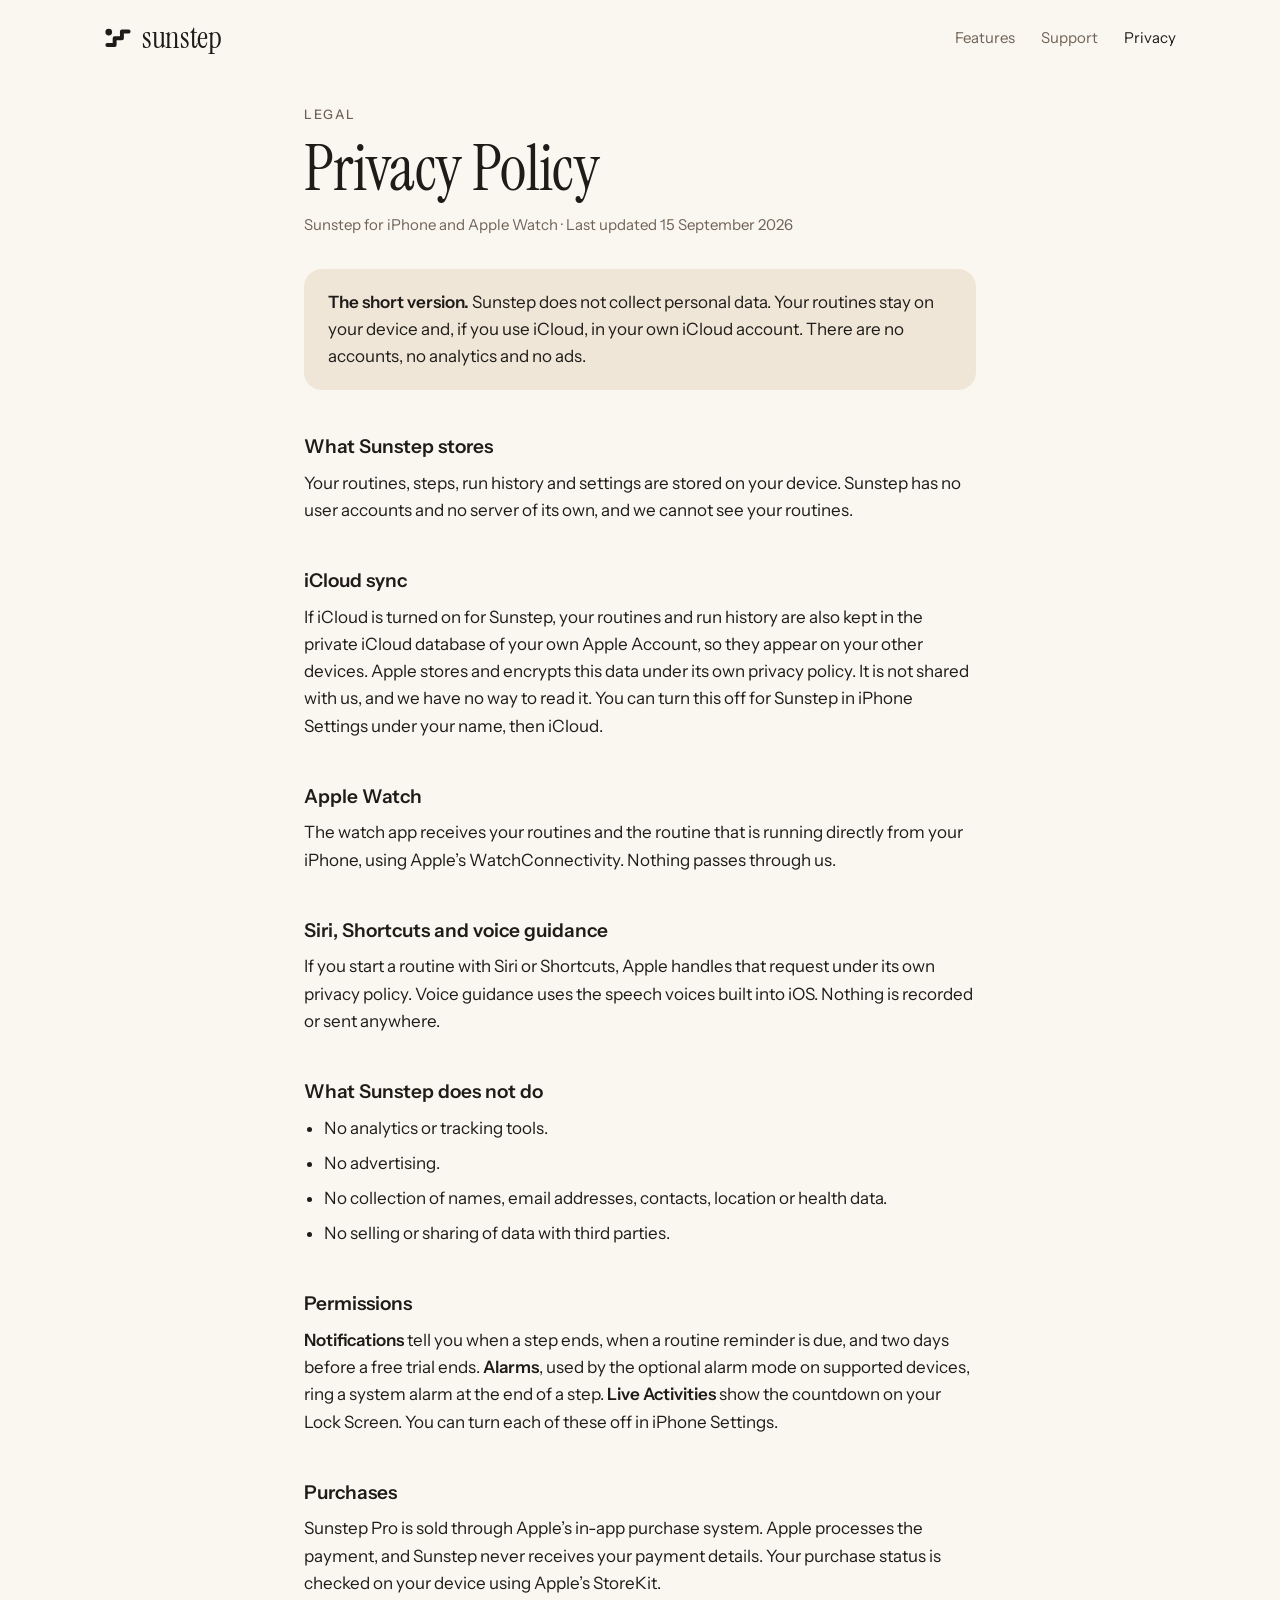
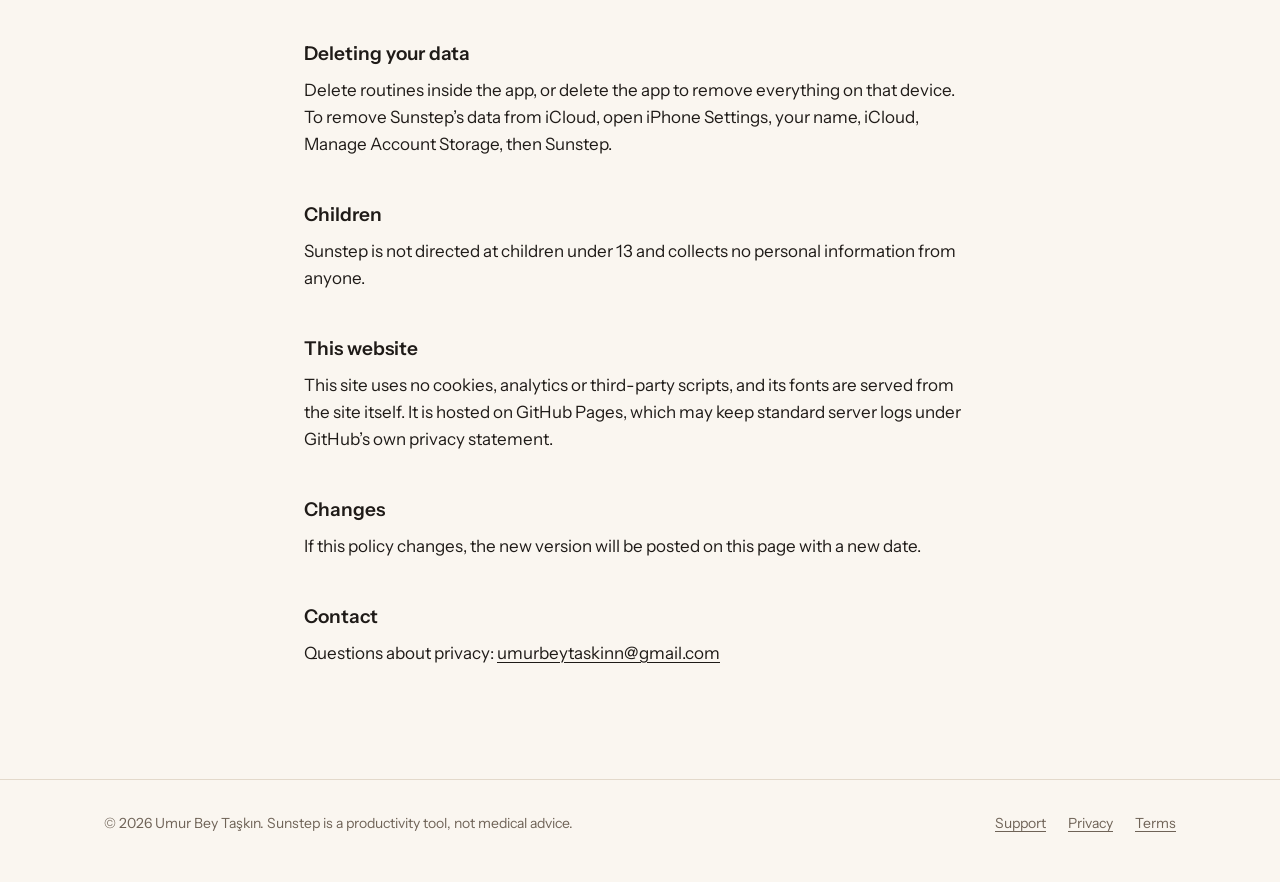
==== sunstep/privacy.html @ 20738e59 "Sunstep website Co-Authored-By: Claude Opus 5 <noreply@anthropic.com>" ====
<!doctype html>
<html lang="en">
<head>
<meta charset="utf-8">
<meta name="viewport" content="width=device-width, initial-scale=1">
<title>Privacy Policy · Sunstep</title>
<meta name="description" content="Sunstep does not collect personal data. Your routines stay on your device and in your own iCloud.">
<link rel="canonical" href="https://umurbeytaskin.github.io/sunstep/privacy.html">
<meta name="theme-color" content="#FAF6F0" media="(prefers-color-scheme: light)">
<meta name="theme-color" content="#1E1A17" media="(prefers-color-scheme: dark)">
<link rel="icon" href="assets/img/mark.svg" type="image/svg+xml">
<link rel="apple-touch-icon" href="assets/img/apple-touch-icon.png">
<meta property="og:type" content="website">
<meta property="og:site_name" content="Sunstep">
<meta property="og:title" content="Privacy Policy · Sunstep">
<meta property="og:description" content="Sunstep does not collect personal data. Your routines stay on your device and in your own iCloud.">
<meta property="og:url" content="https://umurbeytaskin.github.io/sunstep/privacy.html">
<meta property="og:image" content="https://umurbeytaskin.github.io/sunstep/assets/img/og.png">
<meta name="twitter:card" content="summary_large_image">
<link rel="stylesheet" href="assets/site.css">
</head>
<body>
<a class="skip" href="#main">Skip to content</a>
<div class="wrap">
  <header class="site-header">
    <a class="brand" href="./" aria-label="Sunstep home"><svg viewBox="0 0 100 100" aria-hidden="true"><path d="M12 75H38V51H64V27H88" fill="none" stroke="currentColor" stroke-width="14" stroke-linecap="round" stroke-linejoin="round"/><circle cx="17" cy="29" r="12" fill="currentColor"/></svg><span>sunstep</span></a>
    <nav class="site-nav" aria-label="Main">
      <a href="./#features">Features</a>
      <a href="support.html">Support</a>
      <a href="privacy.html" aria-current="page">Privacy</a>
    </nav>
  </header>
</div>
<main id="main" class="doc">
  <p class="eyebrow">Legal</p>
  <h1>Privacy Policy</h1>
  <p class="updated">Sunstep for iPhone and Apple Watch · Last updated 15 September 2026</p>

  <div class="summary">
    <p><strong>The short version.</strong> Sunstep does not collect personal data. Your routines stay on your device and, if you use iCloud, in your own iCloud account. There are no accounts, no analytics and no ads.</p>
  </div>

  <h2>What Sunstep stores</h2>
  <p>Your routines, steps, run history and settings are stored on your device. Sunstep has no user accounts and no server of its own, and we cannot see your routines.</p>

  <h2>iCloud sync</h2>
  <p>If iCloud is turned on for Sunstep, your routines and run history are also kept in the private iCloud database of your own Apple Account, so they appear on your other devices. Apple stores and encrypts this data under its own privacy policy. It is not shared with us, and we have no way to read it. You can turn this off for Sunstep in iPhone Settings under your name, then iCloud.</p>

  <h2>Apple Watch</h2>
  <p>The watch app receives your routines and the routine that is running directly from your iPhone, using Apple’s WatchConnectivity. Nothing passes through us.</p>

  <h2>Siri, Shortcuts and voice guidance</h2>
  <p>If you start a routine with Siri or Shortcuts, Apple handles that request under its own privacy policy. Voice guidance uses the speech voices built into iOS. Nothing is recorded or sent anywhere.</p>

  <h2>What Sunstep does not do</h2>
  <ul>
    <li>No analytics or tracking tools.</li>
    <li>No advertising.</li>
    <li>No collection of names, email addresses, contacts, location or health data.</li>
    <li>No selling or sharing of data with third parties.</li>
  </ul>

  <h2>Permissions</h2>
  <p><strong>Notifications</strong> tell you when a step ends, when a routine reminder is due, and two days before a free trial ends. <strong>Alarms</strong>, used by the optional alarm mode on supported devices, ring a system alarm at the end of a step. <strong>Live Activities</strong> show the countdown on your Lock Screen. You can turn each of these off in iPhone Settings.</p>

  <h2>Purchases</h2>
  <p>Sunstep Pro is sold through Apple’s in-app purchase system. Apple processes the payment, and Sunstep never receives your payment details. Your purchase status is checked on your device using Apple’s StoreKit.</p>

  <h2>Deleting your data</h2>
  <p>Delete routines inside the app, or delete the app to remove everything on that device. To remove Sunstep’s data from iCloud, open iPhone Settings, your name, iCloud, Manage Account Storage, then Sunstep.</p>

  <h2>Children</h2>
  <p>Sunstep is not directed at children under 13 and collects no personal information from anyone.</p>

  <h2>This website</h2>
  <p>This site uses no cookies, analytics or third-party scripts, and its fonts are served from the site itself. It is hosted on GitHub Pages, which may keep standard server logs under GitHub’s own privacy statement.</p>

  <h2>Changes</h2>
  <p>If this policy changes, the new version will be posted on this page with a new date.</p>

  <h2>Contact</h2>
  <p>Questions about privacy: <a href="mailto:umurbeytaskinn@gmail.com?subject=Sunstep%20privacy">umurbeytaskinn@gmail.com</a></p>
</main>

<footer class="site-footer">
  <div class="wrap">
    <p>© 2026 Umur Bey Taşkın. Sunstep is a productivity tool, not medical advice.</p>
    <nav aria-label="Footer">
      <a href="support.html">Support</a>
      <a href="privacy.html">Privacy</a>
      <a href="terms.html">Terms</a>
    </nav>
  </div>
</footer>
</body>
</html>
---- sunstep/assets/site.css ----
/* Sunstep site. Brand tokens mirror the app (Shared/Theme.swift). Fonts are served from this site; no third-party requests. */
@font-face { font-family: "Instrument Serif"; src: url("fonts/InstrumentSerif-Regular.ttf") format("truetype"); font-weight: 400; font-style: normal; font-display: swap; }
@font-face { font-family: "Instrument Serif"; src: url("fonts/InstrumentSerif-Italic.ttf") format("truetype"); font-weight: 400; font-style: italic; font-display: swap; }
@font-face { font-family: "Instrument Sans"; src: url("fonts/InstrumentSans-Regular.ttf") format("truetype"); font-weight: 400; font-display: swap; }
@font-face { font-family: "Instrument Sans"; src: url("fonts/InstrumentSans-Medium.ttf") format("truetype"); font-weight: 500; font-display: swap; }
@font-face { font-family: "Instrument Sans"; src: url("fonts/InstrumentSans-SemiBold.ttf") format("truetype"); font-weight: 600; font-display: swap; }

:root {
  --paper: #FAF6F0; --ink: #1F1B18; --muted: #6F6357; --hairline: #E3D9CB; --tile: #EFE6D8;
  --peach: #F2B195; --blue: #B9CFE0; --sage: #CFE0C8;
  --button: #1F1B18; --on-button: #FAF6F0; --panel-mix: 62%;
  --serif: "Instrument Serif", "Iowan Old Style", "Palatino Linotype", Georgia, serif;
  --sans: "Instrument Sans", -apple-system, BlinkMacSystemFont, "Segoe UI", Helvetica, Arial, sans-serif;
  color-scheme: light dark;
}
@media (prefers-color-scheme: dark) {
  :root { --paper: #1E1A17; --ink: #F3EDE4; --muted: #B5A898; --hairline: #3A342E; --tile: #2A2521; --button: #F2B195; --on-button: #1F1B18; --panel-mix: 18%; }
}

*, *::before, *::after { box-sizing: border-box; }
html { -webkit-text-size-adjust: 100%; }
body { margin: 0; background: var(--paper); color: var(--ink); font: 400 17px/1.6 var(--sans); -webkit-font-smoothing: antialiased; text-rendering: optimizeLegibility; }
img { max-width: 100%; display: block; }
a { color: inherit; text-decoration-thickness: 1px; text-underline-offset: 3px; }
a:hover { text-decoration-thickness: 2px; }
:focus-visible { outline: 2px solid var(--ink); outline-offset: 3px; border-radius: 6px; }
h1, h2, h3 { font-family: var(--serif); font-weight: 400; letter-spacing: -0.01em; text-wrap: balance; margin: 0; }
p { margin: 0; }
.wrap { max-width: 1120px; margin: 0 auto; padding: 0 24px; }
.eyebrow { font: 500 13px/1.2 var(--sans); letter-spacing: 0.12em; text-transform: uppercase; color: var(--muted); }
.skip { position: absolute; left: -9999px; }
.skip:focus { left: 16px; top: 16px; background: var(--paper); padding: 8px 12px; z-index: 10; }

/* Header and footer */
.site-header { display: flex; align-items: center; justify-content: space-between; gap: 24px; padding: 22px 0; }
.brand { display: inline-flex; align-items: center; gap: 10px; text-decoration: none; }
.brand svg { width: 28px; height: 28px; }
.brand span { font: 400 31px/1 var(--serif); letter-spacing: -0.01em; }
.site-nav { display: flex; gap: 26px; font-size: 15px; }
.site-nav a { color: var(--muted); text-decoration: none; }
.site-nav a:hover, .site-nav a[aria-current="page"] { color: var(--ink); }
.site-footer { border-top: 1px solid var(--hairline); margin-top: 24px; }
.site-footer .wrap { display: flex; flex-wrap: wrap; justify-content: space-between; gap: 16px 32px; padding-top: 32px; padding-bottom: 48px; font-size: 14px; color: var(--muted); }
.site-footer nav { display: flex; gap: 22px; }
.site-footer a { color: var(--muted); }
.site-footer a:hover { color: var(--ink); }

/* Devices */
.phone { width: 300px; max-width: 72vw; aspect-ratio: 1320 / 2868; padding: 9px; border-radius: 48px; background: #141210; box-shadow: 0 34px 70px -28px rgba(31, 27, 24, 0.45); }
.phone img { width: 100%; height: 100%; object-fit: cover; border-radius: 40px; }
.watch { width: 188px; aspect-ratio: 416 / 496; padding: 11px; border-radius: 52px; background: #141210; box-shadow: 0 26px 50px -22px rgba(31, 27, 24, 0.5); }
.watch img { width: 100%; height: 100%; border-radius: 42px; }

/* Home: hero */
.hero { display: grid; grid-template-columns: 1.1fr 0.9fr; gap: 56px; align-items: center; padding-top: 40px; padding-bottom: 96px; }
.hero h1 { font-size: clamp(50px, 6.6vw, 88px); line-height: 0.98; margin: 18px 0 24px; }
.hero h1 em { font-style: italic; }
.lede { font-size: 20px; line-height: 1.55; color: var(--muted); max-width: 36ch; }
.availability { display: flex; flex-wrap: wrap; align-items: center; gap: 12px 18px; margin-top: 34px; font-size: 15px; color: var(--muted); }
.pill { display: inline-flex; align-items: center; padding: 12px 20px; border-radius: 999px; background: var(--button); color: var(--on-button); font-weight: 600; }
.hero-visual { position: relative; display: flex; justify-content: center; padding-bottom: 12px; }
.hero-visual .watch { position: absolute; left: 4%; bottom: -36px; width: 150px; }

/* Home: sections */
.section { border-top: 1px solid var(--hairline); padding: 88px 0; }
.section-head { max-width: 640px; margin-bottom: 48px; }
.section-head h2 { font-size: clamp(38px, 4.4vw, 56px); line-height: 1.05; margin-top: 14px; }
.points { display: grid; grid-template-columns: repeat(3, 1fr); gap: 40px; }
.points h3 { font-size: 30px; line-height: 1.1; margin-bottom: 10px; }
.points p, .feature p, .details p, .closing p { color: var(--muted); }

.feature { display: grid; grid-template-columns: 1fr 1fr; gap: 64px; align-items: center; padding: 40px 0; }
.feature + .feature { border-top: 1px solid var(--hairline); padding-top: 72px; margin-top: 32px; }
.feature h2 { font-size: clamp(36px, 4vw, 52px); line-height: 1.05; margin: 14px 0 18px; }
.feature p { max-width: 42ch; }
.feature p + p { margin-top: 12px; }
.feature-media { display: flex; justify-content: center; align-items: center; min-height: 560px; padding: 48px 24px; border-radius: 28px; background: color-mix(in srgb, var(--tint) var(--panel-mix), var(--paper)); }
.feature.flip .feature-media { order: -1; }

.details { display: grid; grid-template-columns: repeat(4, 1fr); border-top: 1px solid var(--hairline); }
.details > div { padding: 24px 24px 24px 0; border-bottom: 1px solid var(--hairline); }
.details h3 { font-size: 24px; line-height: 1.15; margin-bottom: 6px; }
.details p { font-size: 15px; }

.closing { display: grid; grid-template-columns: 1fr 1fr; gap: 64px; }
.closing h2 { font-size: 40px; line-height: 1.08; margin: 14px 0 14px; }
.closing p { max-width: 46ch; }
.closing p + p { margin-top: 12px; }

/* Documents: support, privacy, terms */
.doc { max-width: 720px; margin: 0 auto; padding: 32px 24px 88px; }
.doc h1 { font-size: clamp(44px, 6vw, 64px); line-height: 1; margin: 14px 0 12px; }
.doc .updated { color: var(--muted); font-size: 15px; }
.doc .summary { background: var(--tile); border-radius: 18px; padding: 20px 24px; margin: 32px 0 8px; }
.doc .summary p + p { margin-top: 8px; }
.doc h2 { font: 600 19px/1.35 var(--sans); letter-spacing: 0; margin: 44px 0 10px; }
.doc p, .doc li { max-width: 68ch; }
.doc p + p { margin-top: 12px; }
.doc ul { padding-left: 20px; margin: 10px 0 0; }
.doc li + li { margin-top: 8px; }
.faq { margin-top: 36px; border-top: 1px solid var(--hairline); }
.faq details { border-bottom: 1px solid var(--hairline); }
.faq summary { cursor: pointer; list-style: none; display: flex; justify-content: space-between; gap: 16px; padding: 18px 0; font: 400 24px/1.25 var(--serif); }
.faq summary::-webkit-details-marker { display: none; }
.faq summary::after { content: "+"; font: 400 24px/1 var(--sans); color: var(--muted); }
.faq details[open] summary::after { content: "−"; }
.faq .answer { padding: 0 0 20px; color: var(--muted); }
.faq .answer p + p { margin-top: 10px; }
.contact { margin-top: 32px; padding: 24px; border: 1px solid var(--hairline); border-radius: 18px; }
.contact a { font-weight: 600; }

@media (max-width: 900px) {
  .hero { grid-template-columns: 1fr; gap: 64px; padding-bottom: 72px; }
  .hero-visual .watch { left: 8%; width: 128px; }
  .points { grid-template-columns: 1fr; gap: 32px; }
  .feature { grid-template-columns: 1fr; gap: 32px; }
  .feature.flip .feature-media { order: 0; }
  .feature-media { min-height: 0; }
  .details { grid-template-columns: repeat(2, 1fr); }
  .closing { grid-template-columns: 1fr; gap: 40px; }
  .section { padding: 64px 0; }
}
@media (max-width: 560px) {
  body { font-size: 16px; }
  .site-nav { gap: 18px; font-size: 14px; }
  .brand span { font-size: 27px; }
  .lede { font-size: 18px; }
  .details { grid-template-columns: 1fr; }
  .phone { width: 250px; }
}
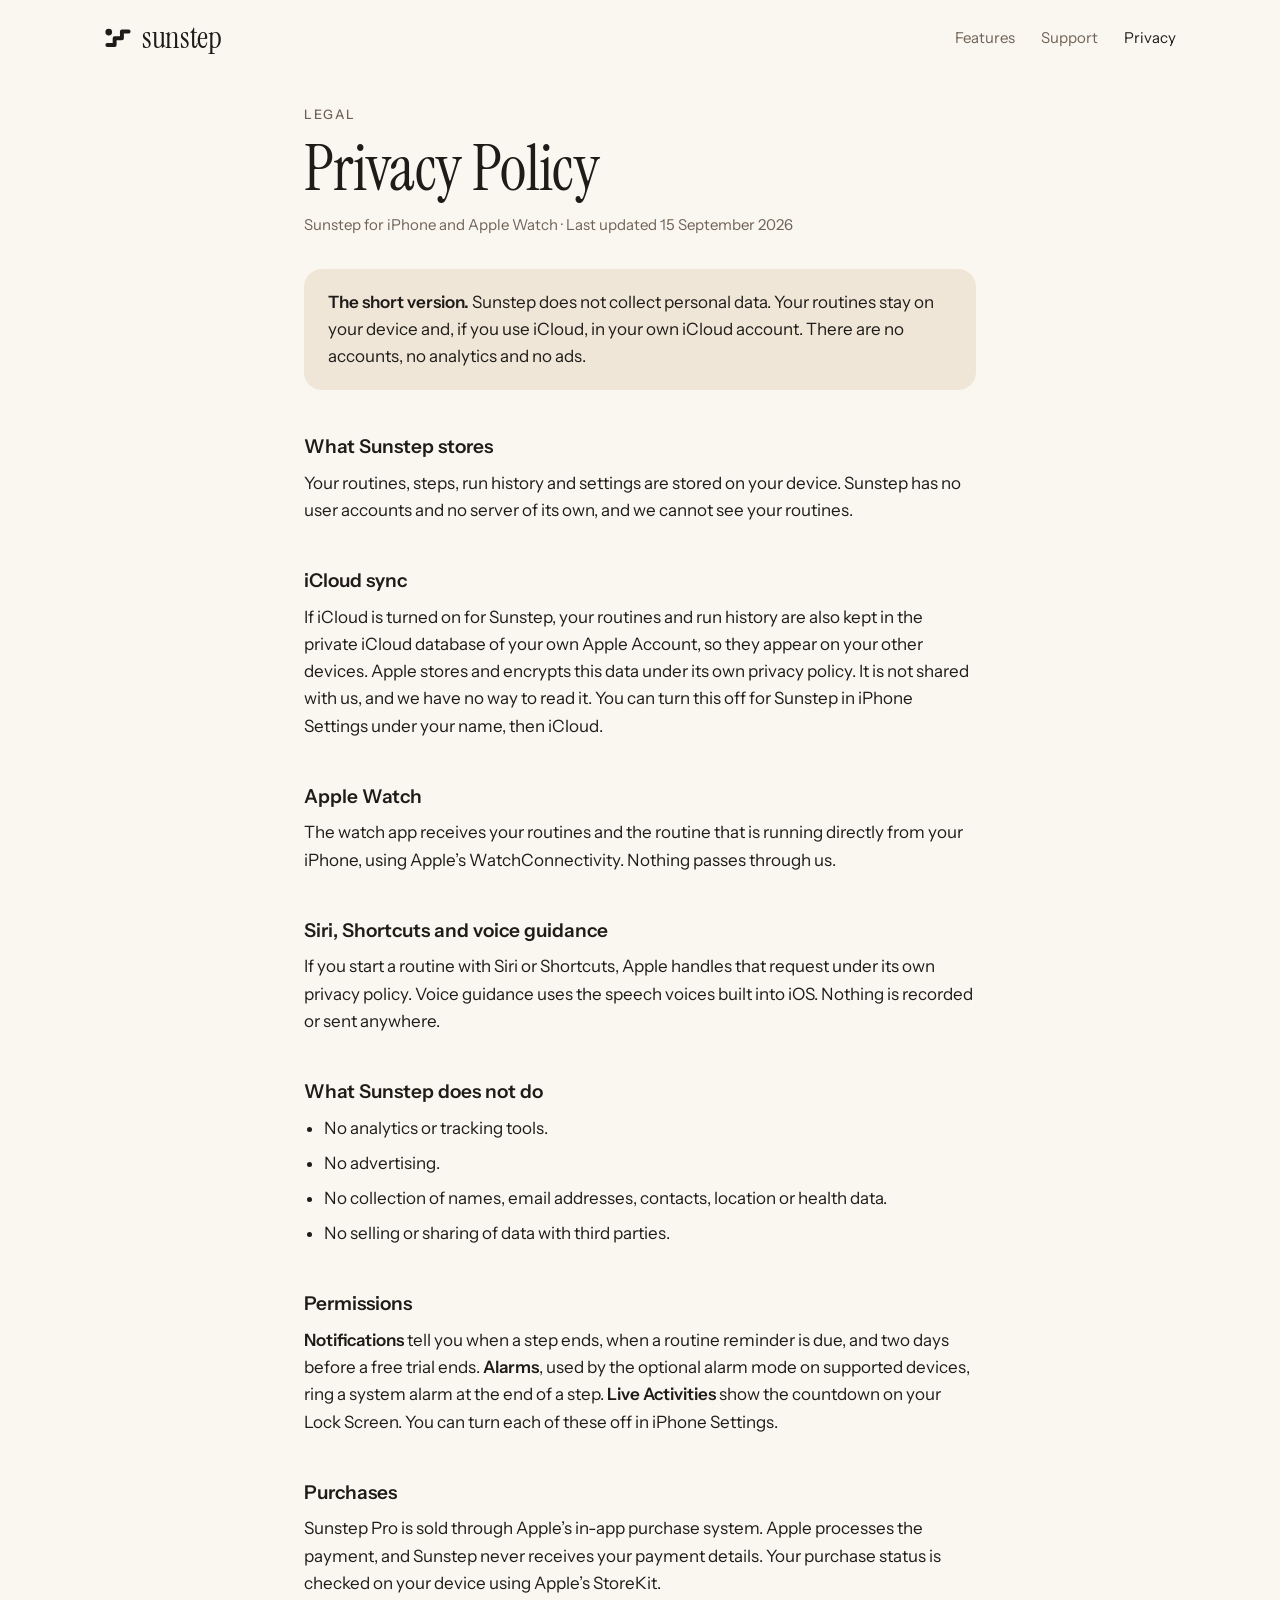
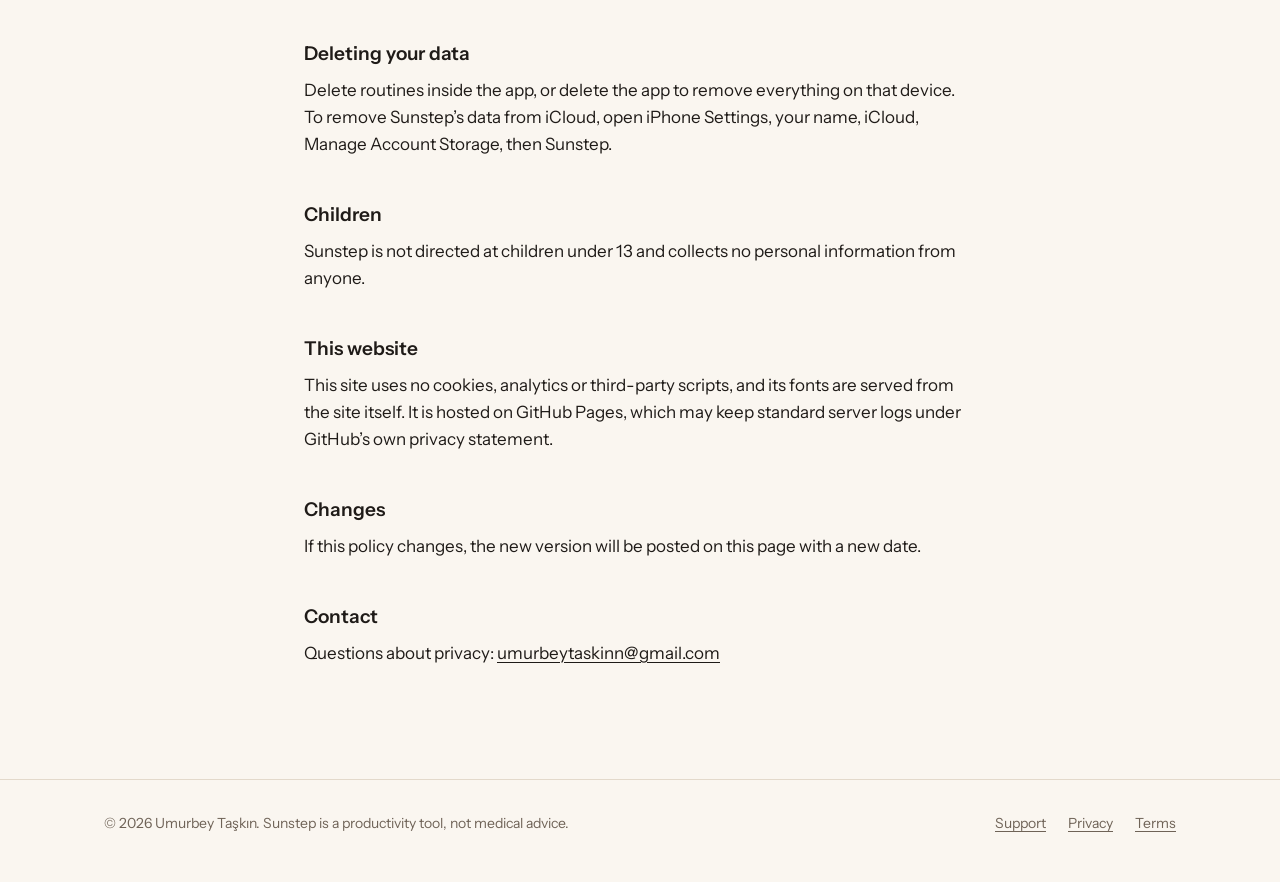
==== commit 1e193663: "Fix name spelling: Umurbey Taşkın" ====
--- a/sunstep/privacy.html
+++ b/sunstep/privacy.html
@@ -17,6 +17,8 @@
 <meta property="og:url" content="https://umurbeytaskin.github.io/sunstep/privacy.html">
 <meta property="og:image" content="https://umurbeytaskin.github.io/sunstep/assets/img/og.png">
 <meta name="twitter:card" content="summary_large_image">
+<link rel="preload" href="assets/fonts/InstrumentSerif-Regular.ttf" as="font" type="font/ttf" crossorigin>
+<link rel="preload" href="assets/fonts/InstrumentSans-Regular.ttf" as="font" type="font/ttf" crossorigin>
 <link rel="stylesheet" href="assets/site.css">
 </head>
 <body>
@@ -84,7 +86,7 @@
 
 <footer class="site-footer">
   <div class="wrap">
-    <p>© 2026 Umur Bey Taşkın. Sunstep is a productivity tool, not medical advice.</p>
+    <p>© 2026 Umurbey Taşkın. Sunstep is a productivity tool, not medical advice.</p>
     <nav aria-label="Footer">
       <a href="support.html">Support</a>
       <a href="privacy.html">Privacy</a>
